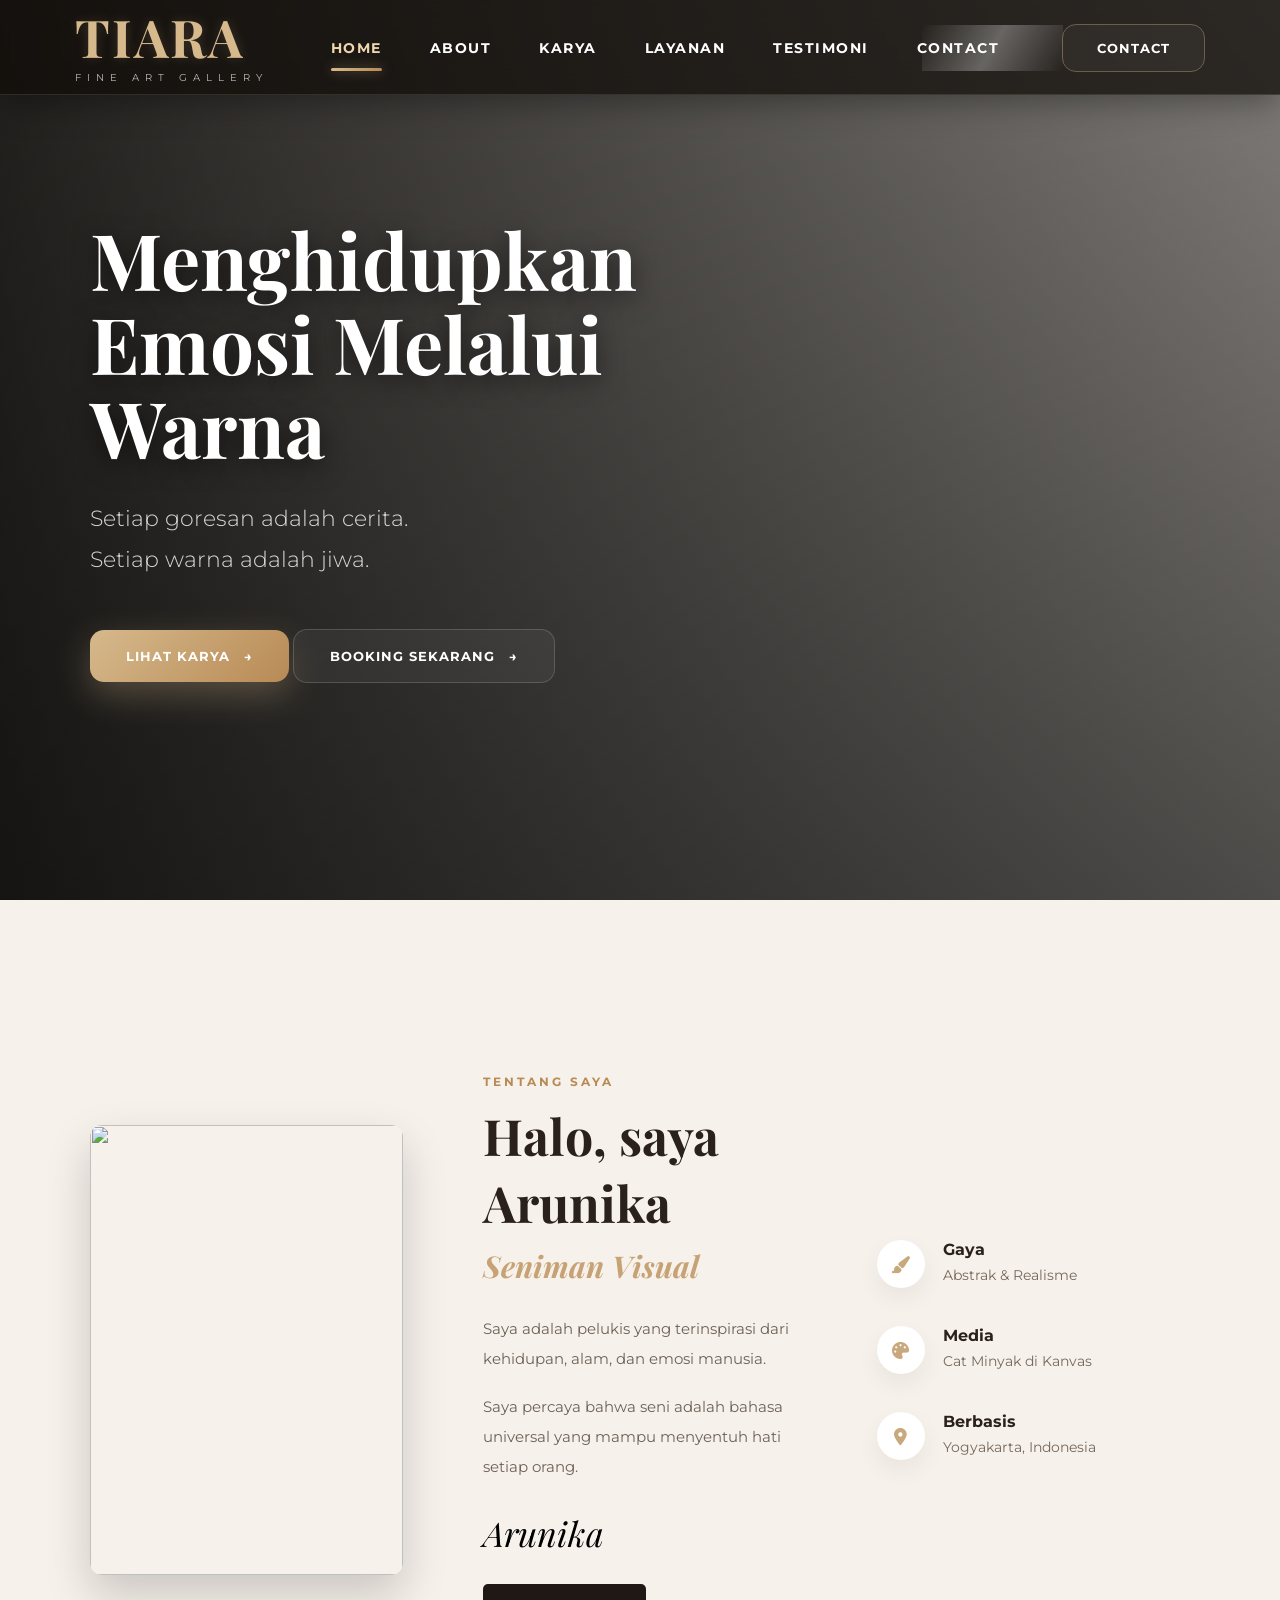
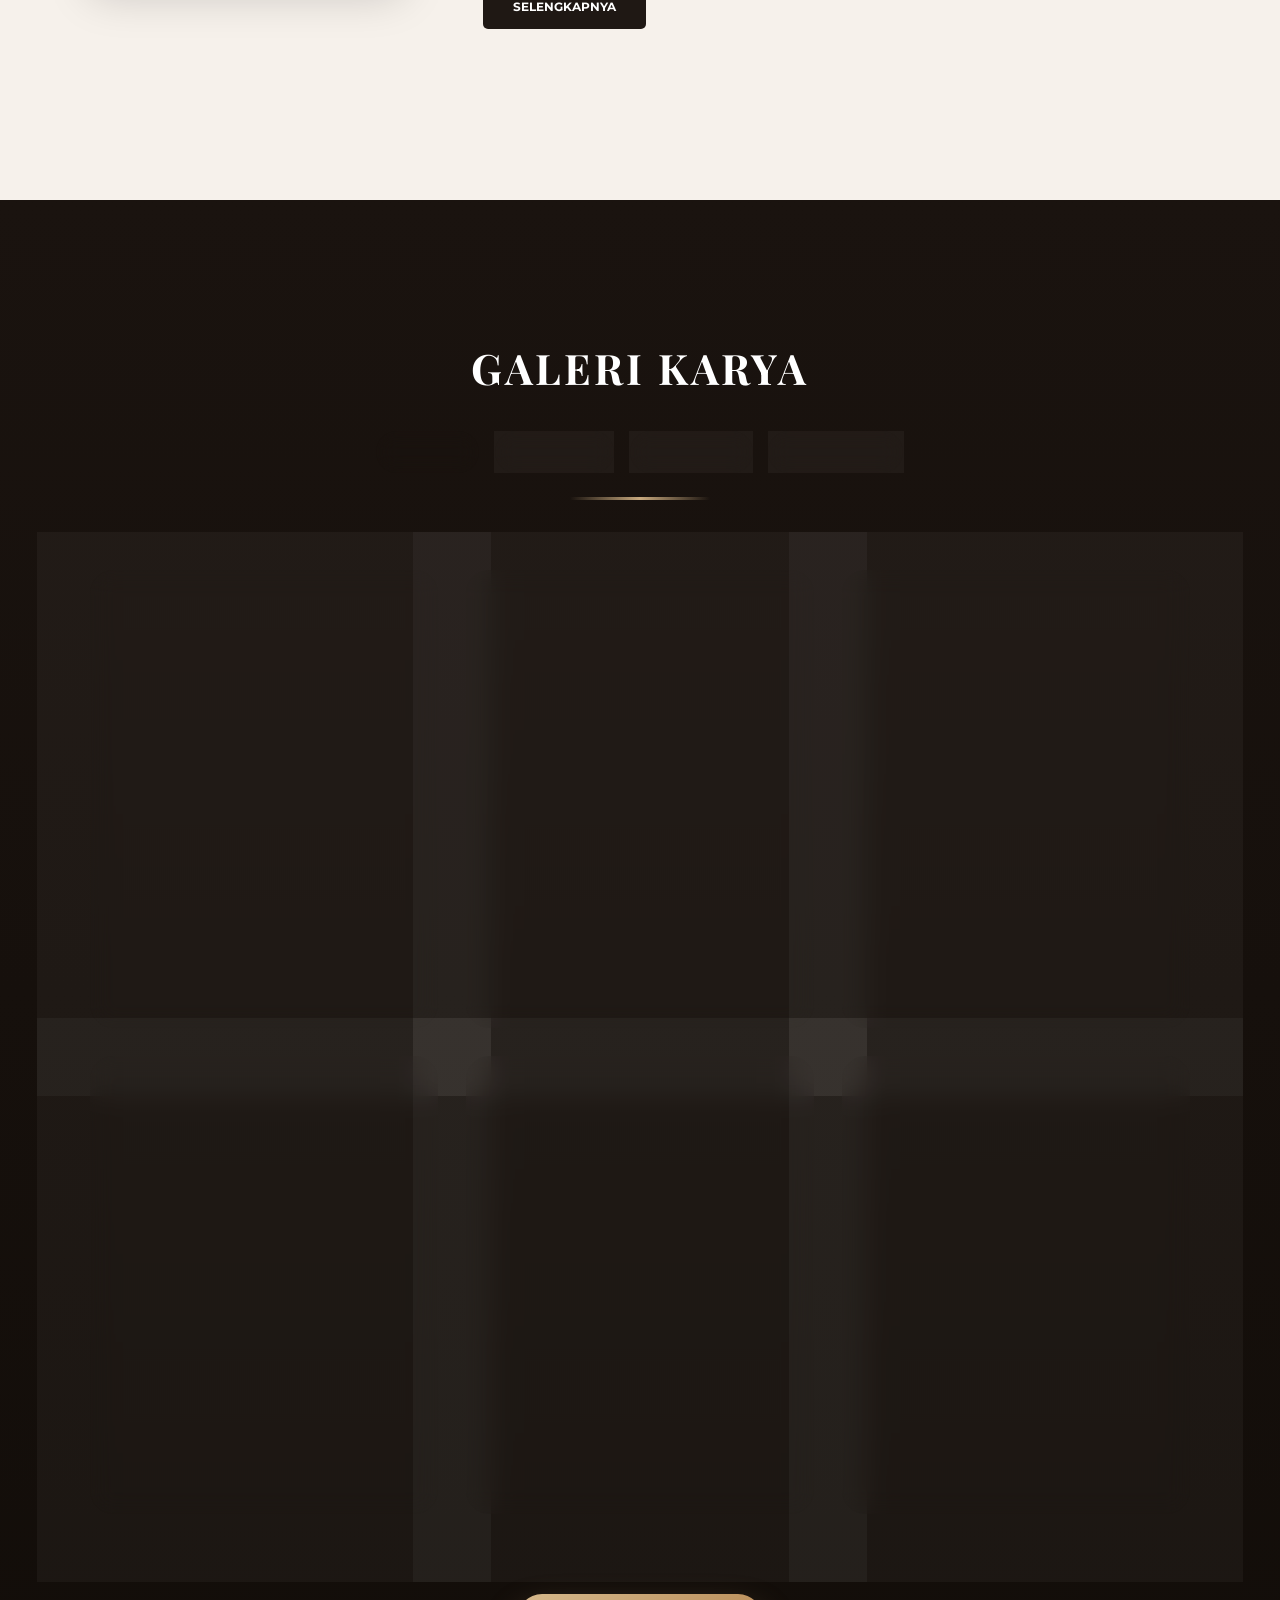
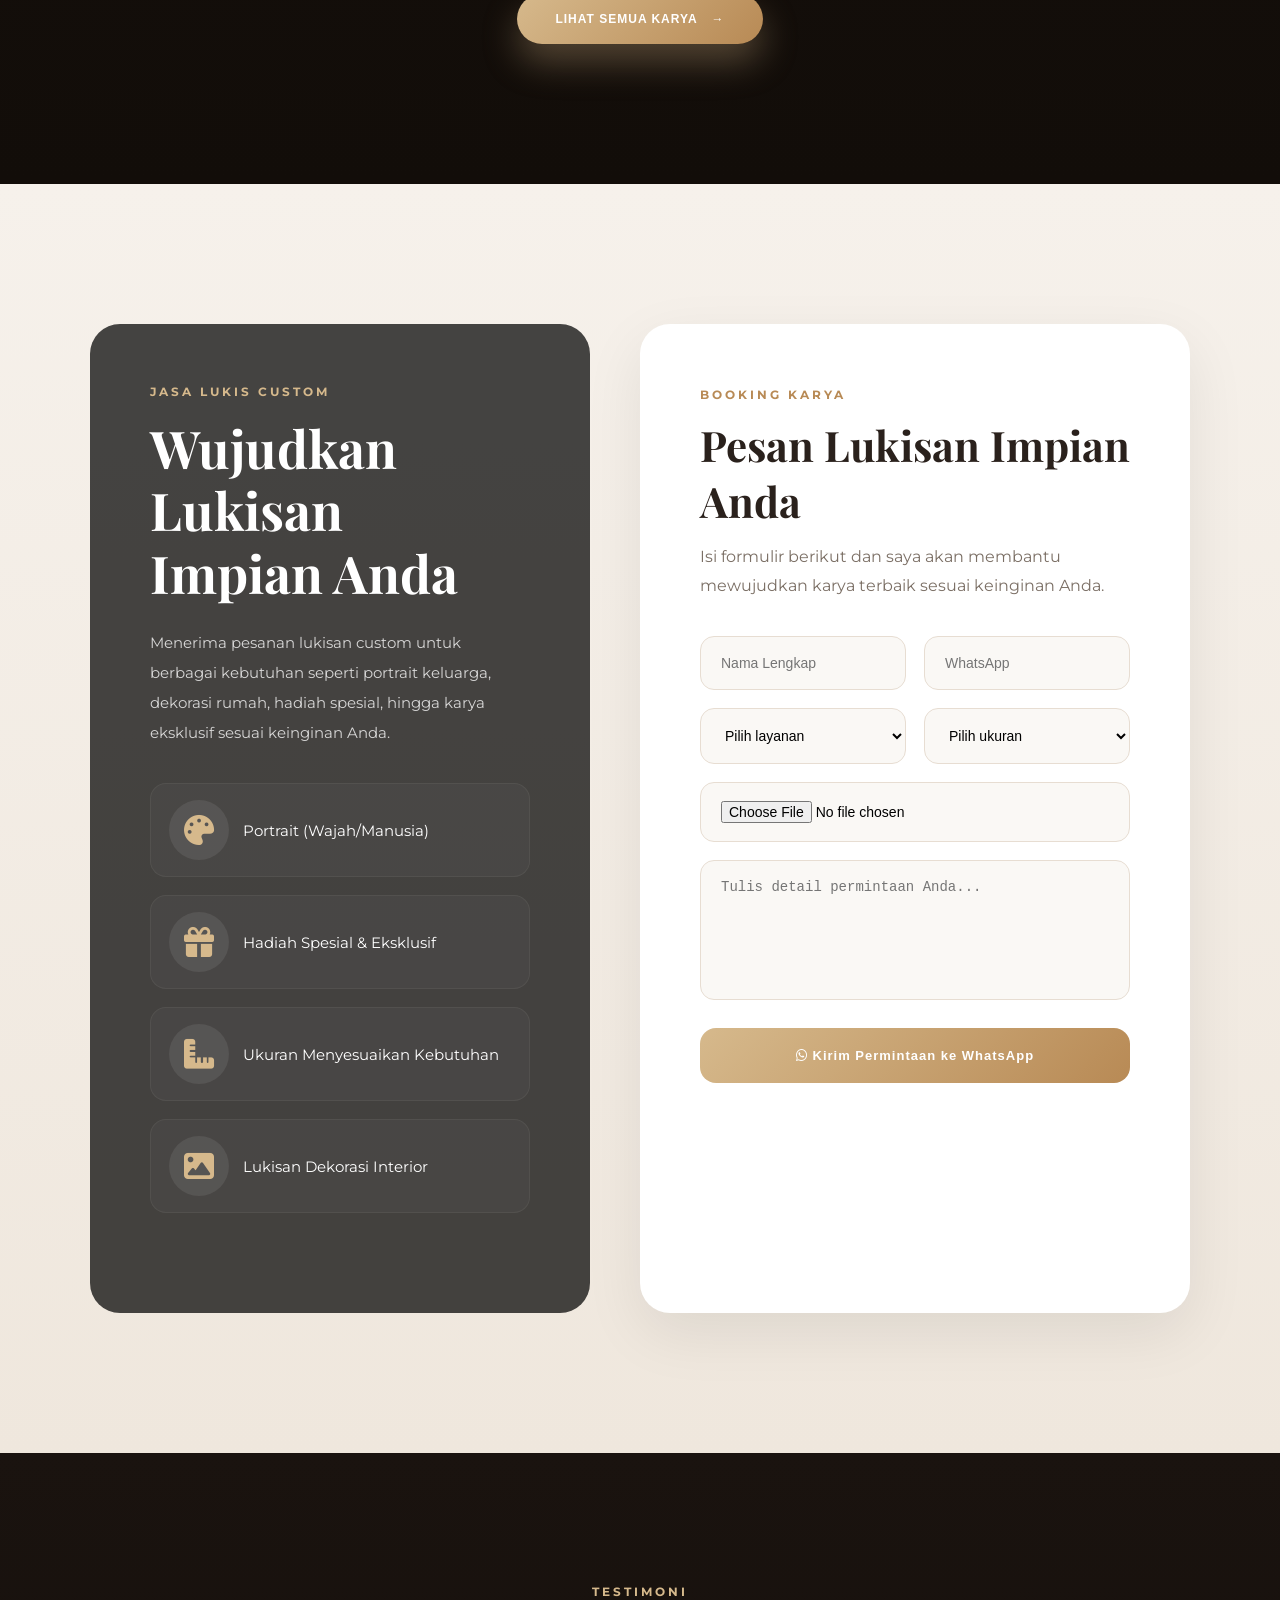
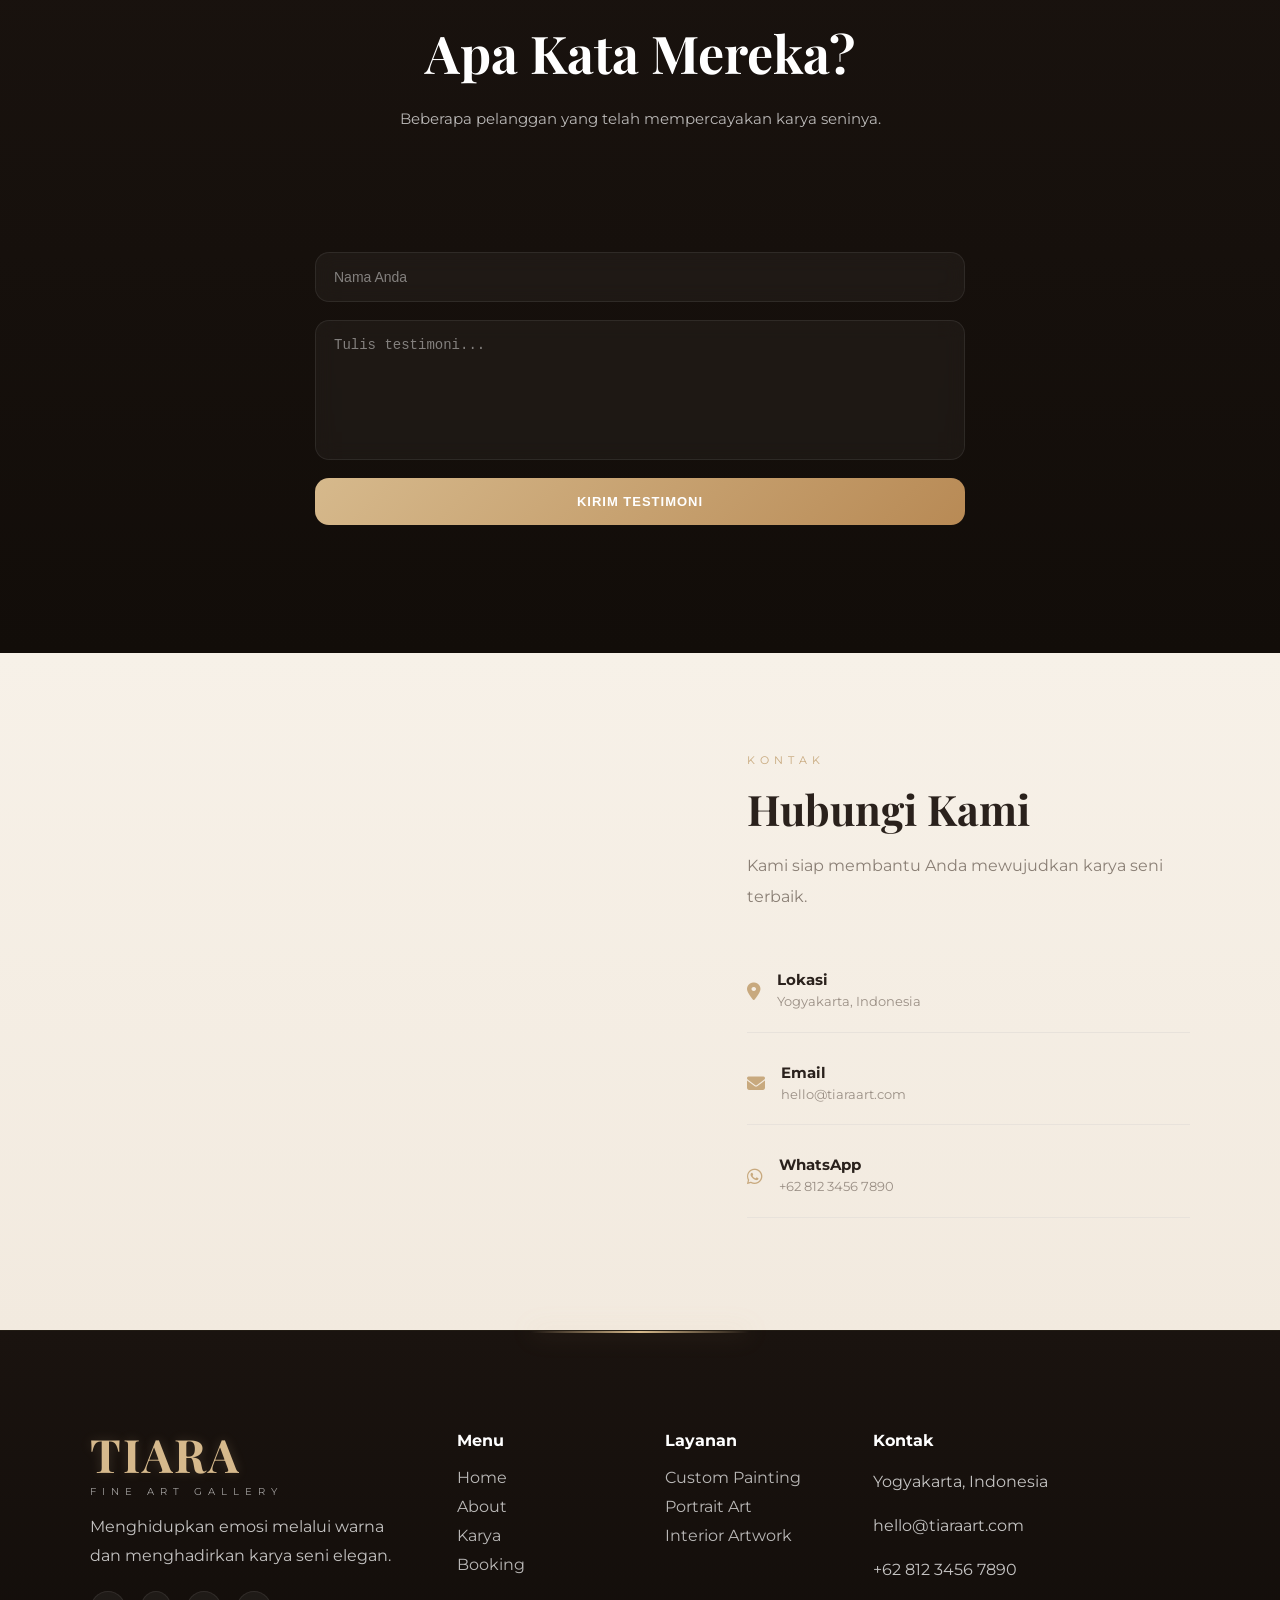
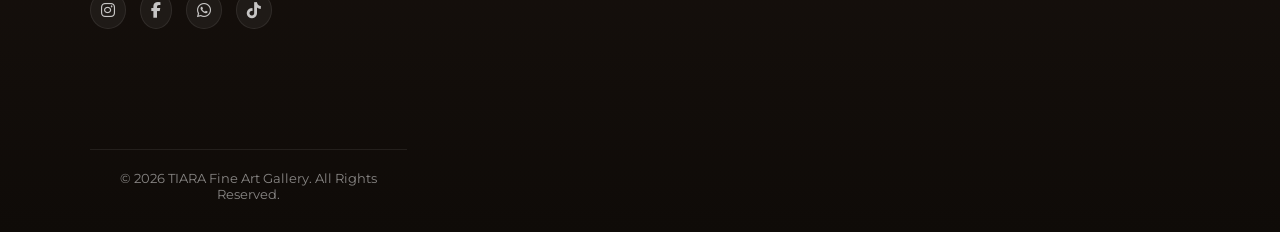
==== index.html @ ab9d07c5 "gas gas jadi" ====
<!DOCTYPE html>
<html lang="en">
<head>
    <meta charset="UTF-8">
    <meta name="viewport" content="width=device-width, initial-scale=1.0">
    <title>Document</title>
      <link href="https://fonts.googleapis.com/css2?family=Playfair+Display:wght@400;600;700&family=Poppins:wght@300;400;500&display=swap" rel="stylesheet">

  <link rel="stylesheet" href="style.css">
  <script type="module" src="script.js"></script>
</head>
<body>
    <!-- NAVBAR -->
<nav class="navbar">
  <!-- LOGO -->
  <div class="logo">
    <h1>TIARA</h1>
    <span>FINE ART GALLERY</span>
  </div>

  <!-- MENU -->
  <ul class="nav-links">
    <li><a href="#home" class="active">HOME</a></li>
    <li><a href="#about">ABOUT</a></li>
    <li><a href="#karya">KARYA</a></li>
    <li><a href="#booking">LAYANAN</a></li>
    <li><a href="#testimoni">TESTIMONI</a></li>
    <li><a href="#">CONTACT</a></li>
  </ul>

  <!-- RIGHT SIDE -->
  <div class="nav-right">

    <a href="#" class="btn-konsultasi">
      CONTACT
    </a>
  </div>
</nav>

<!-- FONT AWESOME -->
<link
  rel="stylesheet"
  href="https://cdnjs.cloudflare.com/ajax/libs/font-awesome/6.5.1/css/all.min.css"
/>
<!-- HOME -->
<section class="home" id="home">

  <!-- OVERLAY -->
  <div class="overlay"></div>

  <!-- CONTENT -->
  <div class="home-content">

    <h1>
      Menghidupkan <br>
      Emosi Melalui Warna
    </h1>

    <p>
      Setiap goresan adalah cerita. <br>
      Setiap warna adalah jiwa.
    </p>

  <a href="#karya" class="btn-home primary-btn">
    LIHAT KARYA
    <span>→</span>
  </a>

  <a href="#" class="btn-home secondary-btn">
    BOOKING SEKARANG
    <span>→</span>
  </a>
  </div>
  
</section>

 <!-- =========================
     ABOUT SECTION
========================= -->
<section class="about" id="about">

  <!-- IMAGE -->
  <div class="about-image">

    <img 
      src="https://images.unsplash.com/photo-1494790108377-be9c29b29330?q=80&w=900&auto=format&fit=crop"
      alt=""
    >

  </div>

  <!-- CONTENT -->
  <div class="about-content">

    <span class="about-subtitle">
      TENTANG SAYA
    </span>

    <h2>
      Halo, saya Arunika
    </h2>

    <h3>
      Seniman Visual
    </h3>

    <p>
      Saya adalah pelukis yang terinspirasi dari kehidupan,
      alam, dan emosi manusia.
    </p>

    <p>
      Saya percaya bahwa seni adalah bahasa universal
      yang mampu menyentuh hati setiap orang.
    </p>

    <!-- SIGNATURE -->
    <div class="signature">
      Arunika
    </div>

    <!-- BUTTON -->
    <a href="#" class="about-btn">
      SELENGKAPNYA
    </a>

  </div>

  <!-- INFO -->
  <div class="about-info">

    <!-- ITEM -->
    <div class="info-box">

      <div class="info-icon">
        <i class="fa-solid fa-paintbrush"></i>
      </div>

      <div class="info-text">
        <h4>Gaya</h4>
        <p>Abstrak & Realisme</p>
      </div>

    </div>

    <!-- ITEM -->
    <div class="info-box">

      <div class="info-icon">
        <i class="fa-solid fa-palette"></i>
      </div>

      <div class="info-text">
        <h4>Media</h4>
        <p>Cat Minyak di Kanvas</p>
      </div>

    </div>

    <!-- ITEM -->
    <div class="info-box">

      <div class="info-icon">
        <i class="fa-solid fa-location-dot"></i>
      </div>

      <div class="info-text">
        <h4>Berbasis</h4>
        <p>Yogyakarta, Indonesia</p>
      </div>

    </div>

  </div>

</section>

<!-- =========================
     GALERI KARYA
========================= -->
<section class="gallery"id="karya">

  <!-- TITLE -->
  <div class="gallery-title">

    <span>GALERI KARYA</span>

    <!-- FILTER -->
    <div class="gallery-filter">

      <button class="active" data-filter="all">
        SEMUA
      </button>

      <button data-filter="abstrak">
        ABSTRAK
      </button>

      <button data-filter="realisme">
        REALISME
      </button>

      <button data-filter="landscape">
        LANDSCAPE
      </button>

    </div>

  </div>

  <!-- GRID -->
  <div class="gallery-grid">

    <!-- CARD -->
    <div class="gallery-card" data-category="abstrak">

      <img src="https://images.unsplash.com/photo-1579783902614-a3fb3927b6a5?q=80&w=900&auto=format&fit=crop" alt="">

      <h3>Harmoni Senja</h3>

      <p>60 x 80 cm</p>

      <span>Oil on Canvas</span>

    </div>

    <!-- CARD -->
    <div class="gallery-card" data-category="abstrak">

      <img src="https://images.unsplash.com/photo-1460661419201-fd4cecdf8a8b?q=80&w=900&auto=format&fit=crop" alt="">

      <h3>Jejak Hujan</h3>

      <p>50 x 70 cm</p>

      <span>Oil on Canvas</span>

    </div>

    <!-- CARD -->
    <div class="gallery-card" data-category="landscape">

      <img src="https://images.unsplash.com/photo-1506744038136-46273834b3fb?q=80&w=900&auto=format&fit=crop" alt="">

      <h3>Mountain Whisper</h3>

      <p>70 x 90 cm</p>

      <span>Oil on Canvas</span>

    </div>

    <!-- CARD -->
    <div class="gallery-card" data-category="realisme">

      <img src="https://images.unsplash.com/photo-1515405295579-ba7b45403062?q=80&w=900&auto=format&fit=crop" alt="">

      <h3>Inner Peace</h3>

      <p>60 x 60 cm</p>

      <span>Oil on Canvas</span>

    </div>

    <!-- CARD -->
    <div class="gallery-card" data-category="abstrak">

      <img src="https://images.unsplash.com/photo-1500530855697-b586d89ba3ee?q=80&w=900&auto=format&fit=crop" alt="">

      <h3>Golden Reflection</h3>

      <p>80 x 80 cm</p>

      <span>Oil on Canvas</span>

    </div>

    <!-- CARD -->
    <div class="gallery-card" data-category="landscape">

      <img src="https://images.unsplash.com/photo-1507525428034-b723cf961d3e?q=80&w=900&auto=format&fit=crop" alt="">

      <h3>Perjalanan</h3>

      <p>50 x 70 cm</p>

      <span>Oil on Canvas</span>

    </div>

  </div>

  <!-- BUTTON -->
 <div class="gallery-button">

  <button id="showAllBtn">
    LIHAT SEMUA KARYA
    <span>→</span>
  </button>

</div>

<!-- POPUP IMAGE -->
<div class="popup-image" id="popupImage">

  <span id="closePopup">&times;</span>

  <img src="" alt="" id="popupImg">

</div>
</section>

<!-- =========================
     BOOKING SECTION
========================= -->
<section class="booking-section" id="booking">

  <div class="booking-wrapper">

    <!-- LEFT -->
    <div class="booking-info">

      <span class="booking-label">
        JASA LUKIS CUSTOM
      </span>

      <h2>
        Wujudkan Lukisan <br>
        Impian Anda
      </h2>

      <p>
        Menerima pesanan lukisan custom untuk berbagai kebutuhan 
        seperti portrait keluarga, dekorasi rumah, hadiah spesial, 
        hingga karya eksklusif sesuai keinginan Anda.
      </p>

      <!-- LIST -->
      <div class="booking-list">

       <div class="booking-item">
  <i class="fa-solid fa-palette"></i>
  <span>Portrait (Wajah/Manusia)</span>
</div>

<div class="booking-item">
  <i class="fa-solid fa-gift"></i>
  <span>Hadiah Spesial & Eksklusif</span>
</div>

<div class="booking-item">
  <i class="fa-solid fa-ruler-combined"></i>
  <span>Ukuran Menyesuaikan Kebutuhan</span>
</div>

<div class="booking-item">
  <i class="fa-solid fa-image"></i>
  <span>Lukisan Dekorasi Interior</span>
</div>

      </div>

 

    </div>

    <!-- RIGHT -->
    <div class="booking-form-area" id="booking-form">

      <span class="form-subtitle">
        BOOKING KARYA
      </span>

      <h3>
        Pesan Lukisan Impian Anda
      </h3>

      <p class="form-desc">
        Isi formulir berikut dan saya akan membantu 
        mewujudkan karya terbaik sesuai keinginan Anda.
      </p>

      <!-- FORM -->
      <form class="booking-form">

        <div class="form-group">
          <input type="text" placeholder="Nama Lengkap">
        </div>

        <div class="form-group">
          <input type="text" placeholder="WhatsApp">
        </div>

        <div class="form-group">
          <select>
            <option>Pilih layanan</option>
            <option>Portrait</option>
            <option>Dekorasi</option>
            <option>Custom Art</option>
          </select>
        </div>

        <div class="form-group">
          <select>
            <option>Pilih ukuran</option>
            <option>40x60 cm</option>
            <option>60x80 cm</option>
            <option>80x100 cm</option>
          </select>
        </div>

        <div class="form-group full">
          <input type="file" >
        </div>

        <div class="form-group full">
          <textarea placeholder="Tulis detail permintaan Anda..."></textarea>
        </div>

        <button type="submit" class="submit-btn">
          <i class="fab fa-whatsapp"></i>
            Kirim Permintaan ke WhatsApp 
          <span></span>
        </button>

      </form>

    </div>

  </div>

</section>

<!-- =========================
     TESTIMONI
========================= -->
<!-- =========================
     TESTIMONI
========================= -->
<section class="testimoni-section" id="testimoni">

  <div class="testimoni-header">
    <span>TESTIMONI</span>

    <h2>Apa Kata Mereka?</h2>

    <p>
      Beberapa pelanggan yang telah mempercayakan karya seninya.
    </p>
  </div>

  <!-- LIST TESTIMONI (dari Firebase) -->
  <div class="testimoni-wrapper" id="testimoniWrapper">
    <!-- data otomatis masuk dari JS -->
  </div>

  <!-- FORM TESTIMONI -->
  <form class="testimoni-form" id="testimoniForm">

    <input 
      type="text"
      id="nama"
      placeholder="Nama Anda"
      required
    />

    <textarea
      id="pesan"
      placeholder="Tulis testimoni..."
      required
    ></textarea>

    <button type="submit">
      KIRIM TESTIMONI
    </button>

  </form>

</section>

<section class="contact-section">

  <div class="container-contact">

    <!-- LEFT: MAP -->
    <div class="contact-map">
      <iframe 
        src="https://www.google.com/maps?q=Yogyakarta&output=embed" 
        loading="lazy">
      </iframe>
    </div>

    <!-- RIGHT: INFO -->
    <div class="contact-info">

      <span class="contact-label">KONTAK</span>
      <h2>Hubungi Kami</h2>
      <p>Kami siap membantu Anda mewujudkan karya seni terbaik.</p>

      <div class="info-box">
        <i class="fas fa-map-marker-alt"></i>
        <div>
          <h4>Lokasi</h4>
          <p>Yogyakarta, Indonesia</p>
        </div>
      </div>

      <div class="info-box">
        <i class="fas fa-envelope"></i>
        <div>
          <h4>Email</h4>
          <p>hello@tiaraart.com</p>
        </div>
      </div>

      <div class="info-box">
        <i class="fab fa-whatsapp"></i>
        <div>
          <h4>WhatsApp</h4>
          <p>+62 812 3456 7890</p>
        </div>
      </div>

    </div>

  </div>

</section>
<div class="footer">
  <div class="footer-container">

    <div class="logo">
      <h1>TIARA</h1>
      <span>FINE ART GALLERY</span>
      <p>Menghidupkan emosi melalui warna dan menghadirkan karya seni elegan.</p>

      <div class="socials">
        <i class="fab fa-instagram"></i>
        <i class="fab fa-facebook-f"></i>
        <i class="fab fa-whatsapp"></i>
        <i class="fab fa-tiktok"></i>
      </div>
    </div>

    <div>
      <h3>Menu</h3>
      <ul>
        <li>Home</li>
        <li>About</li>
        <li>Karya</li>
        <li>Booking</li>
      </ul>
    </div>

    <div>
      <h3>Layanan</h3>
      <ul>
        <li>Custom Painting</li>
        <li>Portrait Art</li>
        <li>Interior Artwork</li>
      </ul>
    </div>

    <div class="contact">
      <h3>Kontak</h3>
      <p>Yogyakarta, Indonesia</p>
      <p>hello@tiaraart.com</p>
      <p>+62 812 3456 7890</p>
  </div>

  <div class="footer-bottom">
    © 2026 TIARA Fine Art Gallery. All Rights Reserved.
  </div>
</div>

<script type="module">
  // Import the functions you need from the SDKs you need
  import { initializeApp } from "https://www.gstatic.com/firebasejs/12.13.0/firebase-app.js";
  import { getAnalytics } from "https://www.gstatic.com/firebasejs/12.13.0/firebase-analytics.js";
  // TODO: Add SDKs for Firebase products that you want to use
  // https://firebase.google.com/docs/web/setup#available-libraries

  // Your web app's Firebase configuration
  // For Firebase JS SDK v7.20.0 and later, measurementId is optional
  const firebaseConfig = {
    apiKey: "AIzaSyCxdF3SXuwkbfV6OurlL3cOe7YXQJCHvRM",
    authDomain: "portfolio-54671.firebaseapp.com",
    databaseURL: "https://portfolio-54671-default-rtdb.firebaseio.com",
    projectId: "portfolio-54671",
    storageBucket: "portfolio-54671.firebasestorage.app",
    messagingSenderId: "512462640108",
    appId: "1:512462640108:web:b80ee196e91f88c55826c9",
    measurementId: "G-L8SSTBHKCB"
  };

  // Initialize Firebase
  const app = initializeApp(firebaseConfig);
  const analytics = getAnalytics(app);
</script>

<!-- JS -->
<script src="script.js"></script>

</body>
</html>
</body>
</html>
---- style.css ----
/* =========================
   GOOGLE FONT
========================= */
@import url('https://fonts.googleapis.com/css2?family=Playfair+Display:wght@400;600;700;800&family=Montserrat:wght@300;400;500;600;700&display=swap');

/* =========================
   ROOT COLOR
========================= */
:root{
  --dark: #18120d;
  --dark-soft: #241b15;

  --gold: #d6b98c;
  --gold-light: #f0d7b0;
  --gold-dark: #b88a55;

  --white: #ffffff;
  --soft-white: rgba(255,255,255,0.75);

  --glass: rgba(255,255,255,0.06);
}

/* =========================
   RESET
========================= */
*{
  margin: 0;
  padding: 0;
  box-sizing: border-box;
}

html{
  scroll-behavior: smooth;
}

body{
  font-family: 'Montserrat', sans-serif;
  background: #f6f1eb;
  overflow-x: hidden;
}

/* =========================
   NAVBAR
========================= */
.navbar{
  width: 100%;
  height: 95px;

  position: fixed;
  top: 0;
  left: 0;
  z-index: 999;

  display: flex;
  align-items: center;
  justify-content: space-between;

  padding: 0 75px;

  background: rgba(16,12,9,0.75);

  backdrop-filter: blur(14px);

  border-bottom: 1px solid rgba(214,185,140,0.15);

  box-shadow:
    0 8px 30px rgba(0,0,0,0.35);

  transition: 0.4s;
}

/* =========================
   LOGO
========================= */
.logo h1{
  font-size: 52px;
  font-weight: 700;

  font-family: 'Playfair Display', serif;

  color: var(--gold);

  letter-spacing: 2px;

  line-height: 1;

  text-shadow:
    0 0 12px rgba(214,185,140,0.2);
}

.logo span{
  display: block;

  color: rgba(255,255,255,0.7);

  font-size: 10px;
  letter-spacing: 6px;

  margin-top: 8px;
}

/* =========================
   NAV MENU
========================= */
.nav-links{
  display: flex;
  align-items: center;
  gap: 48px;

  list-style: none;
}

.nav-links a{
  position: relative;

  text-decoration: none;

  color: white;

  font-size: 14px;
  font-weight: 700;

  letter-spacing: 1.5px;

  transition: 0.4s;
}

/* HOVER */
.nav-links a:hover{
  color: var(--gold-light);

  text-shadow:
    0 0 10px rgba(214,185,140,0.35);
}

/* ACTIVE */
.nav-links a.active{
  color: var(--gold-light);
}

.nav-links a.active::after{
  content: "";

  position: absolute;
  left: 0;
  bottom: -14px;

  width: 100%;
  height: 3px;

  border-radius: 50px;

  background:
    linear-gradient(
      to right,
      var(--gold),
      var(--gold-dark)
    );

  box-shadow:
    0 0 12px rgba(214,185,140,0.5);
}

/* HOVER LINE */
.nav-links a::before{
  content: "";

  position: absolute;
  left: 0;
  bottom: -14px;

  width: 0%;
  height: 2px;

  background: var(--gold);

  transition: 0.4s;
}

.nav-links a:hover::before{
  width: 100%;
}

/* =========================
   CONTACT BUTTON
========================= */
.btn-konsultasi{
  position: relative;

  overflow: hidden;

  text-decoration: none;

  color: white;

  padding: 15px 34px;

  border-radius: 14px;

  border: 1px solid rgba(214,185,140,0.35);

  background: rgba(255,255,255,0.04);

  backdrop-filter: blur(8px);

  font-size: 13px;
  font-weight: 700;

  letter-spacing: 1px;

  transition: 0.4s;
}

/* BUTTON SHINE */
.btn-konsultasi::before{
  content: "";

  position: absolute;
  top: 0;
  left: -100%;

  width: 100%;
  height: 100%;

  background:
    linear-gradient(
      120deg,
      transparent,
      rgba(255,255,255,0.3),
      transparent
    );

  transition: 0.8s;
}

.btn-konsultasi:hover::before{
  left: 100%;
}

/* BUTTON HOVER */
.btn-konsultasi:hover{
  background:
    linear-gradient(
      135deg,
      var(--gold),
      var(--gold-dark)
    );

  color: #1a120e;

  transform: translateY(-3px);

  box-shadow:
    0 10px 30px rgba(214,185,140,0.3);
}

/* =========================
   HOME
========================= */
.home{
  width: 100%;
  height: 100vh;

  position: relative;

  background:
    linear-gradient(
      to right,
      rgba(10,8,6,0.88),
      rgba(10,8,6,0.45)
    ),
    url('https://images.unsplash.com/photo-1579783902614-a3fb3927b6a5?q=80&w=1600&auto=format&fit=crop');

  background-size: cover;
  background-position: center;

  display: flex;
  align-items: center;

  padding: 0 90px;
}

/* OVERLAY */
.overlay{
  position: absolute;
  inset: 0;

  background:
    linear-gradient(
      to top,
      rgba(0,0,0,0.45),
      rgba(0,0,0,0.08)
    );
}

/* =========================
   CONTENT
========================= */
.home-content{
  position: relative;
  z-index: 2;

  max-width: 720px;
}

/* TITLE */
.home-content h1{
  font-size: 78px;
  line-height: 1.08;

  color: white;

  margin-bottom: 28px;

  font-family: 'Playfair Display', serif;
  font-weight: 700;

  text-shadow:
    0 6px 25px rgba(0,0,0,0.55);
}

/* TEXT */
.home-content p{
  color: rgba(255,255,255,0.82);

  font-size: 22px;
  line-height: 1.9;

  max-width: 580px;

  margin-bottom: 48px;

  font-weight: 300;
}

/* =========================
   BUTTON AREA
========================= */
.home-buttons{
  display: flex;
  align-items: center;
  gap: 18px;
}

/* BUTTON */
.btn-home{
  position: relative;

  overflow: hidden;

  display: inline-flex;
  align-items: center;
  gap: 14px;

  text-decoration: none;

  padding: 18px 36px;

  border-radius: 14px;

  font-size: 13px;
  font-weight: 700;

  letter-spacing: 1px;

  transition: 0.4s;
}

/* SHINE EFFECT */
.btn-home::before{
  content: "";

  position: absolute;
  top: 0;
  left: -100%;

  width: 100%;
  height: 100%;

  background:
    linear-gradient(
      120deg,
      transparent,
      rgba(255,255,255,0.25),
      transparent
    );

  transition: 0.8s;
}

.btn-home:hover::before{
  left: 100%;
}

/* PRIMARY BUTTON */
.primary-btn{
  background:
    linear-gradient(
      135deg,
      var(--gold),
      var(--gold-dark)
    );

  color: white;

  box-shadow:
    0 12px 35px rgba(214,185,140,0.3);
}

.primary-btn:hover{
  transform: translateY(-4px) scale(1.02);

  background:
    linear-gradient(
      135deg,
      #ebd0a5,
      #c89b5f
    );
}

/* SECONDARY BUTTON */
.secondary-btn{
  background: rgba(255,255,255,0.05);

  border: 1px solid rgba(255,255,255,0.16);

  backdrop-filter: blur(10px);

  color: white;
}

.secondary-btn:hover{
  background: rgba(214,185,140,0.14);

  border-color: var(--gold);

  transform: translateY(-4px);
}

/* =========================
   RESPONSIVE
========================= */
@media(max-width:1100px){

  .navbar{
    padding: 0 35px;
  }

  .nav-links{
    gap: 28px;
  }

  .home{
    padding: 0 40px;
  }

  .home-content h1{
    font-size: 58px;
  }

}

@media(max-width:900px){

  .nav-links{
    display: none;
  }

  .home-content h1{
    font-size: 48px;
  }

  .home-content p{
    font-size: 18px;
  }

}

@media(max-width:600px){

  .home{
    padding: 0 25px;
  }

  .home-content h1{
    font-size: 38px;
  }

  .home-content p{
    font-size: 16px;
    line-height: 1.7;
  }

  .home-buttons{
    flex-direction: column;
    align-items: flex-start;
    width: 100%;
  }

  .btn-home{
    width: 100%;
    justify-content: center;
  }

}
/* =========================
   ABOUT
========================= */
.about{
  width: 100%;
  min-height: 100vh;

  background: #f6f1eb;

  padding: 140px 90px;

  display: flex;
  justify-content: center;
  align-items: center;
  gap: 80px;

  position: relative;
  z-index: 2;
}

/* =========================
   IMAGE
========================= */
.about-image{
  display: flex;
  justify-content: center;
  align-items: center;

  flex: 1;

  transition: 0.5s ease;
}

/* FOTO */
.about-image img{
  width: 100%;
  max-width: 340px;
  height: 450px;

  object-fit: cover;

  border-radius: 12px;

  transition: 0.5s ease;

  box-shadow:
    0 20px 45px rgba(0,0,0,0.18);
}

/* =========================
   HOVER EFFECT
========================= */
.about-image:hover img{

  /* FOTO NAIK */
  transform: translateY(-12px) scale(1.03);

  /* SHADOW */
  box-shadow:
    0 35px 70px rgba(0,0,0,0.28),
    0 0 25px rgba(214,185,140,0.35);

  /* SEDIKIT CERAH */
  filter: brightness(1.05);
}

/* =========================
   CONTENT
========================= */
.about-content{
  flex: 1;
  max-width: 550px;
}

.about-subtitle{
  color: #b88a55;

  font-size: 12px;
  font-weight: 700;

  letter-spacing: 3px;
}

.about-content h2{
  font-size: 50px;

  color: #2a211c;

  margin-top: 12px;

  font-family: 'Playfair Display', serif;
}

.about-content h3{
  color: #c7a274;

  font-size: 30px;

  margin: 10px 0 28px;

  font-family: 'Playfair Display', serif;

  font-style: italic;
}

.about-content p{
  color: #6d6258;

  font-size: 15px;

  line-height: 2;

  margin-bottom: 18px;
}

/* =========================
   SIGNATURE
========================= */
.signature{
  font-size: 34px;

  margin: 28px 0;

  font-family: 'Playfair Display', serif;

  font-style: italic;
}

/* =========================
   BUTTON
========================= */
.about-btn{
  display: inline-block;

  background: #1f1814;
  color: white;

  text-decoration: none;

  padding: 15px 30px;

  font-size: 12px;
  font-weight: 700;

  border-radius: 5px;

  transition: 0.4s;
}

/* BUTTON HOVER */
.about-btn:hover{
  background: #c8a97e;

  transform: translateY(-3px);

  box-shadow:
    0 12px 25px rgba(200,169,126,0.35);
}

/* =========================
   INFO
========================= */
.about-info{
  display: flex;
  flex-direction: column;
  gap: 38px;

  flex: 1;
}

/* BOX */
.info-box{
  display: flex;
  gap: 18px;

  transition: 0.4s ease;
}

/* HOVER BOX */
.info-box:hover{
  transform: translateX(8px);
}

/* ICON */
.info-icon{
  min-width: 48px;
  height: 48px;

  border-radius: 50%;

  background: white;

  display: flex;
  align-items: center;
  justify-content: center;

  transition: 0.4s ease;

  box-shadow:
    0 10px 25px rgba(0,0,0,0.06);
}

/* ICON HOVER */
.info-box:hover .info-icon{
  background: #c8a97e;
}

.info-box:hover .info-icon i{
  color: white;
}

/* ICON */
.info-icon i{
  color: #c8a97e;

  font-size: 17px;

  transition: 0.4s;
}

/* TEXT */
.info-text h4{
  color: #2a211c;

  margin-bottom: 5px;
}

.info-text p{
  color: #76695d;

  font-size: 14px;

  line-height: 1.7;
}

/* =========================
   RESPONSIVE
========================= */
@media(max-width:1100px){

  .about{
    flex-direction: column;
    text-align: center;
  }

  .about-info{
    align-items: center;
  }

}

@media(max-width:600px){

  .about{
    padding: 100px 25px;
  }

  .about-content h2{
    font-size: 38px;
  }

  .about-content h3{
    font-size: 24px;
  }

  .about-image img{
    height: 380px;
  }

}

/* =========================
   GALLERY DARK VERSION
========================= */
.gallery{
  width: 100%;
  padding: 140px 90px;

  background:
    linear-gradient(
      to bottom,
      #1a130f,
      #120d09
    );

  position: relative;
  overflow: hidden;
}

/* =========================
   TITLE
========================= */
.gallery-title{
  text-align: center;
  margin-bottom: 70px;
}

.gallery-title span{
  font-size: 42px;

  font-family: 'Playfair Display', serif;

  color: #ffffff;

  letter-spacing: 3px;
  font-weight: 700;
}

/* GARIS */
.gallery-title::after{
  content: "";

  width: 140px;
  height: 3px;

  display: block;

  margin: 24px auto 0;

  background: linear-gradient(
    to right,
    transparent,
    #c8a97e,
    transparent
  );
}

/* =========================
   FILTER
========================= */
.gallery-filter{
  display: flex;
  justify-content: center;
  flex-wrap: wrap;

  gap: 16px;

  margin-top: 35px;
}

/* BUTTON */
.gallery-filter button{
  padding: 14px 28px;

  border: 1px solid rgba(255,255,255,0.08);

  border-radius: 50px;

  background: rgba(255,255,255,0.04);

  backdrop-filter: blur(10px);

  color: white;

  cursor: pointer;

  font-size: 11px;
  font-weight: 700;

  letter-spacing: 1px;

  transition: 0.4s ease;
}

/* ACTIVE */
.gallery-filter button.active{
  background: linear-gradient(
    135deg,
    #d6b98c,
    #b88a55
  );

  border-color: transparent;

  box-shadow:
    0 12px 30px rgba(200,169,126,0.35);
}

/* HOVER */
.gallery-filter button:hover{
  transform: translateY(-3px);

  background: linear-gradient(
    135deg,
    #d6b98c,
    #b88a55
  );
}

/* =========================
   GRID
========================= */
.gallery-grid{
  display: grid;
  grid-template-columns: repeat(3, 1fr);

  gap: 28px;
}

/* =========================
   CARD
========================= */
.gallery-card{
  background: rgba(255,255,255,0.04);

  border: 1px solid rgba(255,255,255,0.05);

  border-radius: 24px;

  overflow: hidden;

  transition: 0.5s ease;

  backdrop-filter: blur(12px);

  box-shadow:
    0 15px 35px rgba(0,0,0,0.25);
}

/* HOVER */
.gallery-card:hover{
  transform: translateY(-12px);

  box-shadow:
    0 25px 60px rgba(0,0,0,0.45);
}

/* IMAGE */
.gallery-card img{
  width: 100%;
  height: 320px;

  object-fit: cover;

  transition: 0.6s ease;
}

/* IMAGE HOVER */
.gallery-card:hover img{
  transform: scale(1.06);
}

/* TITLE */
.gallery-card h3{
  font-size: 24px;

  color: white;

  margin-top: 24px;
  margin-bottom: 8px;

  padding: 0 24px;

  font-family: 'Playfair Display', serif;
}

/* SIZE */
.gallery-card p{
  color: rgba(255,255,255,0.7);

  font-size: 14px;

  padding: 0 24px;

  margin-bottom: 8px;
}

/* TYPE */
.gallery-card span{
  display: block;

  color: #d6b98c;

  font-size: 13px;
  font-weight: 700;

  padding: 0 24px 26px;
}

/* =========================
   BUTTON
========================= */
.gallery-button{
  display: flex;
  justify-content: center;

  margin-top: 80px;
}

.gallery-button button{
  position: relative;

  overflow: hidden;

  display: inline-flex;
  align-items: center;
  gap: 14px;

  padding: 18px 38px;

  border: none;

  border-radius: 50px;

  background: linear-gradient(
    135deg,
    #d6b98c,
    #b88a55
  );

  color: white;

  cursor: pointer;

  font-size: 12px;
  font-weight: 700;

  letter-spacing: 1px;

  transition: 0.5s ease;

  box-shadow:
    0 18px 35px rgba(200,169,126,0.35);
}

/* HOVER */
.gallery-button button:hover{
  transform: translateY(-5px) scale(1.03);
}

/* =========================
   HIDE
========================= */
.gallery-card.hide{
  display: none;
}

/* =========================
   RESPONSIVE
========================= */
@media(max-width:1200px){

  .gallery-grid{
    grid-template-columns: repeat(2, 1fr);
  }

}

@media(max-width:800px){

  .gallery{
    padding: 100px 25px;
  }

  .gallery-grid{
    grid-template-columns: 1fr;
  }

  .gallery-title span{
    font-size: 32px;
  }

}
/* =========================
   POPUP IMAGE
========================= */
.popup-image{
  position: fixed;
  inset: 0;

  background: rgba(0,0,0,0.92);

  display: none;
  justify-content: center;
  align-items: center;

  z-index: 9999;

  padding: 30px;
}

/* ACTIVE */
.popup-image.show{
  display: flex;
}

/* IMAGE */
.popup-image img{
  max-width: 90%;
  max-height: 90vh;

  border-radius: 14px;

  box-shadow:
    0 20px 60px rgba(0,0,0,0.5);

  animation: zoomIn 0.4s ease;
}

/* CLOSE */
.popup-image span{
  position: absolute;
  top: 25px;
  right: 40px;

  color: white;

  font-size: 55px;

  cursor: pointer;

  transition: 0.3s;
}

/* HOVER */
.popup-image span:hover{
  transform: scale(1.1);
  color: #d6b98c;
}

/* ANIMATION */
@keyframes zoomIn{
  from{
    transform: scale(0.8);
    opacity: 0;
  }

  to{
    transform: scale(1);
    opacity: 1;
  }
}
/* =========================
   BOOKING SECTION
========================= */
.booking-section{
  padding: 140px 90px;
  background:
    linear-gradient(
      to bottom,
      #f6f1eb,
      #efe7dd
    );
}

/* WRAPPER */
.booking-wrapper{
  display: grid;
  grid-template-columns: 1fr 1.1fr;
  gap: 50px;

  align-items: stretch;
}

/* =========================
   LEFT SIDE
========================= */
.booking-info{
  position: relative;

  padding: 60px;

  border-radius: 30px;

  overflow: hidden;

  background:
    linear-gradient(
      rgba(0,0,0,0.72),
      rgba(0,0,0,0.72)
    ),
    url("https://images.unsplash.com/photo-1513364776144-60967b0f800f?q=80&w=1200&auto=format&fit=crop");

  background-size: cover;
  background-position: center;

  color: white;

  display: flex;
  flex-direction: column;
  justify-content: center;

  min-height: 620px;
}

/* LABEL */
.booking-label{
  color: #d6b98c;

  font-size: 12px;
  font-weight: 700;

  letter-spacing: 3px;

  margin-bottom: 18px;
}

/* TITLE */
.booking-info h2{
  font-size: 52px;
  line-height: 1.2;

  margin-bottom: 24px;

  font-family: 'Playfair Display', serif;
}

/* TEXT */
.booking-info p{
  color: rgba(255,255,255,0.78);

  line-height: 2;

  font-size: 15px;

  margin-bottom: 35px;

  max-width: 500px;
}

/* LIST */
.booking-list{
  display: flex;
  flex-direction: column;
  gap: 18px;

  margin-bottom: 40px;
}

/* ITEM */
.booking-item{
  display: flex;
  align-items: center;
  gap: 14px;

  font-size: 15px;
}

/* ICON */
.booking-item i{
  width: 60px;
  height: 60px;

  border-radius: 50%;

  background: rgba(255,255,255,0.08);

  display: flex;
  align-items: center;
  justify-content: center;

  color: #d6b98c;

  font-size: 30px;
}

/* BUTTON */
.booking-btn{
  width: fit-content;

  display: inline-flex;
  align-items: center;
  gap: 14px;

  text-decoration: none;

  background:
    linear-gradient(
      135deg,
      #d6b98c,
      #b88a55
    );

  color: white;

  padding: 16px 30px;

  border-radius: 12px;

  font-size: 13px;
  font-weight: 700;

  letter-spacing: 1px;

  transition: 0.4s;
}

.booking-btn:hover{
  transform: translateY(-4px);

  box-shadow:
    0 15px 35px rgba(214,185,140,0.3);
}

/* =========================
   RIGHT SIDE
========================= */
.booking-form-area{
  background: white;

  border-radius: 30px;

  padding: 60px;

  box-shadow:
    0 20px 60px rgba(0,0,0,0.08);
}

/* SUBTITLE */
.form-subtitle{
  color: #b88a55;

  font-size: 12px;
  font-weight: 700;

  letter-spacing: 3px;
}

/* TITLE */
.booking-form-area h3{
  font-size: 42px;

  margin-top: 14px;
  margin-bottom: 14px;

  color: #2a211c;

  font-family: 'Playfair Display', serif;
}

/* DESC */
.form-desc{
  color: #7b6f65;

  line-height: 1.8;

  margin-bottom: 35px;
}

/* FORM */
.booking-form{
  display: grid;
  grid-template-columns: repeat(2,1fr);
  gap: 18px;
}

/* GROUP */
.form-group{
  display: flex;
  flex-direction: column;
}

/* FULL */
.form-group.full{
  grid-column: span 2;
}

/* INPUT */
.booking-form input,
.booking-form select,
.booking-form textarea{
  width: 100%;

  padding: 18px 20px;

  border-radius: 14px;

  border: 1px solid #e7ddd2;

  background: #faf8f5;

  font-size: 14px;

  outline: none;

  transition: 0.3s;
}

/* TEXTAREA */
.booking-form textarea{
  height: 140px;

  resize: none;
}

/* FOCUS */
.booking-form input:focus,
.booking-form select:focus,
.booking-form textarea:focus{
  border-color: #c8a97e;

  background: white;

  box-shadow:
    0 0 0 4px rgba(200,169,126,0.12);
}

/* BUTTON */
.submit-btn{
  grid-column: span 2;

  border: none;

  padding: 20px;

  border-radius: 16px;

  background:
    linear-gradient(
      135deg,
      #d6b98c,
      #b88a55
    );

  color: white;

  font-size: 13px;
  font-weight: 700;

  letter-spacing: 1px;

  cursor: pointer;

  transition: 0.4s;

  margin-top: 10px;
}

/* HOVER */
.submit-btn:hover{
  transform: translateY(-4px);

  box-shadow:
    0 18px 35px rgba(200,169,126,0.3);
}

/* =========================
   RESPONSIVE
========================= */
@media(max-width:1100px){

  .booking-wrapper{
    grid-template-columns: 1fr;
  }

}

@media(max-width:700px){

  .booking-section{
    padding: 100px 20px;
  }

  .booking-info,
  .booking-form-area{
    padding: 35px 25px;
  }

  .booking-info h2{
    font-size: 38px;
  }

  .booking-form-area h3{
    font-size: 32px;
  }

  .booking-form{
    grid-template-columns: 1fr;
  }

  .form-group.full,
  .submit-btn{
    grid-column: span 1;
  }

}
/* =========================
   HOVER BOOKING ITEM
========================= */
.booking-item{
  position: relative;

  padding: 16px 18px;

  border-radius: 16px;

  background: rgba(255,255,255,0.03);

  border: 1px solid rgba(255,255,255,0.05);

  transition: 0.4s ease;

  overflow: hidden;
}

/* GLOW EFFECT */
.booking-item::before{
  content: "";

  position: absolute;
  inset: 0;

  background:
    linear-gradient(
      135deg,
      rgba(214,185,140,0.12),
      transparent
    );

  opacity: 0;

  transition: 0.4s;
}

/* HOVER */
.booking-item:hover{
  transform: translateX(10px) scale(1.02);

  border-color: rgba(214,185,140,0.3);

  background: rgba(255,255,255,0.06);

  box-shadow:
    0 15px 35px rgba(0,0,0,0.25);
}

/* SHOW GLOW */
.booking-item:hover::before{
  opacity: 1;
}

/* ICON HOVER */
.booking-item:hover i{
  background:
    linear-gradient(
      135deg,
      #d6b98c,
      #b88a55
    );

  color: white;

  transform: rotate(8deg) scale(1.08);

  box-shadow:
    0 10px 25px rgba(214,185,140,0.35);
}

/* TEXT HOVER */
.booking-item:hover span{
  color: #f0d7b0;
}

/* ICON ANIMATION */
.booking-item i{
  transition: 0.4s ease;
}

/* TEXT */
.booking-item span{
  transition: 0.4s ease;
} 

/* =========================
   TESTIMONI SECTION
========================= */
/* =========================
   TESTIMONI SECTION
========================= */
.testimoni-section{
  padding: clamp(80px, 10vw, 140px) clamp(20px, 6vw, 90px);

  background: linear-gradient(to bottom, #1a130f, #120d09);

  position: relative;
  overflow: hidden;
}

/* HEADER */
.testimoni-header{
  text-align: center;
  margin-bottom: clamp(40px, 6vw, 60px);
}

.testimoni-header span{
  color: #d6b98c;
  font-size: 12px;
  font-weight: 700;
  letter-spacing: 3px;
}

.testimoni-header h2{
  font-size: clamp(32px, 5vw, 52px);
  margin: 18px 0;
  color: white;
  font-family: 'Playfair Display', serif;
}

.testimoni-header p{
  color: rgba(255,255,255,0.7);
  max-width: 650px;
  margin: auto;
  line-height: 1.8;
  font-size: clamp(13px, 2vw, 15px);
}

/* WRAPPER */
.testimoni-wrapper{
  display: grid;
  grid-template-columns: repeat(auto-fit, minmax(260px, 1fr));
  gap: clamp(16px, 3vw, 28px);
  margin-bottom: 60px;
}

/* =========================
   CARD
========================= */
.testimoni-card{
  background: rgba(255,255,255,0.04);
  border: 1px solid rgba(255,255,255,0.05);

  border-radius: 24px;
  padding: clamp(20px, 3vw, 35px);

  backdrop-filter: blur(12px);

  transition: all 0.35s ease;

  box-shadow: 0 15px 35px rgba(0,0,0,0.25);

  position: relative;
  overflow: hidden;
}

/* OVERLAY */
.testimoni-card::before{
  content: "";
  position: absolute;
  inset: 0;

  background: linear-gradient(
    135deg,
    rgba(214,185,140,0.95),
    rgba(184,138,85,0.95)
  );

  opacity: 0;
  transition: 0.35s ease;
  z-index: 0;
}

/* CONTENT */
.testimoni-card *{
  position: relative;
  z-index: 2;
}

/* HOVER (disable di mobile nanti) */
.testimoni-card:hover{
  transform: translateY(-8px) scale(1.01);
  box-shadow: 0 25px 60px rgba(200,169,126,0.35);
  border-color: transparent;
}

.testimoni-card:hover::before{
  opacity: 1;
}

/* TEXT */
.testimoni-card p{
  color: rgba(255,255,255,0.75);
  line-height: 1.8;
  font-size: clamp(13px, 2vw, 15px);
  margin-bottom: 24px;
}

/* USER */
.testimoni-user{
  border-top: 1px solid rgba(255,255,255,0.08);
  padding-top: 18px;
}

.testimoni-user h4{
  color: white;
  font-size: clamp(14px, 2vw, 17px);
  margin-bottom: 4px;
}

.testimoni-user span{
  color: #d6b98c;
  font-size: 12px;
}

/* HOVER TEXT */
.testimoni-card:hover p,
.testimoni-card:hover h4,
.testimoni-card:hover span{
  color: #fff;
}

.testimoni-card:hover .testimoni-user{
  border-color: rgba(255,255,255,0.3);
}

/* =========================
   FORM
========================= */
.testimoni-form{
  max-width: 650px;
  margin: auto;

  display: flex;
  flex-direction: column;
  gap: 18px;
}

.testimoni-form input,
.testimoni-form textarea{
  width: 100%;
  padding: 16px 18px;

  border-radius: 14px;

  border: 1px solid rgba(255,255,255,0.08);

  background: rgba(255,255,255,0.04);

  backdrop-filter: blur(10px);

  color: white;

  font-size: 14px;

  outline: none;

  transition: 0.3s;
}

.testimoni-form textarea{
  min-height: 140px;
  resize: none;
}

.testimoni-form input::placeholder,
.testimoni-form textarea::placeholder{
  color: rgba(255,255,255,0.45);
}

.testimoni-form input:focus,
.testimoni-form textarea:focus{
  border-color: #c8a97e;
  box-shadow: 0 0 0 3px rgba(200,169,126,0.12);
}

/* BUTTON */
.testimoni-form button{
  border: none;

  padding: 16px;

  border-radius: 14px;

  background: linear-gradient(135deg,#d6b98c,#b88a55);

  color: white;

  font-size: 13px;
  font-weight: 700;
  letter-spacing: 1px;

  cursor: pointer;

  transition: 0.3s;
}

.testimoni-form button:hover{
  transform: translateY(-3px);
  box-shadow: 0 15px 30px rgba(200,169,126,0.28);
}

/* =========================
   MOBILE OPTIMIZATION
========================= */
@media (max-width: 768px){

  /* hilangkan hover berat di mobile */
  .testimoni-card:hover{
    transform: none;
    box-shadow: 0 15px 35px rgba(0,0,0,0.25);
  }

  .testimoni-card::before{
    display: none;
  }

}

/* extra small device */
@media (max-width: 480px){
  .testimoni-header h2{
    font-size: 28px;
  }
}
/* =========================
   CONTACT - ELEGANT MINIMAL
========================= */
.contact-section {
  padding: 100px 20px;

  /* cream elegant */
  background: linear-gradient(
    to bottom,
    #f7f1e8,
    #f2eadf
  );

  color: #2a211c;
}

/* LAYOUT */
.container-contact {
  max-width: 1100px;
  margin: auto;

  display: grid;
  grid-template-columns: 1.3fr 1fr;
  gap: 80px;
}

/* =========================
   MAP (BERSIH BANGET)
========================= */
.contact-map iframe {
  width: 100%;
  height: 460px;

  border-radius: 18px;
  border: none;

  filter: grayscale(20%) contrast(95%);
}

/* =========================
   INFO
========================= */
.contact-info {
  display: flex;
  flex-direction: column;
  justify-content: center;
}

.contact-label {
  font-size: 11px;
  letter-spacing: 5px;
  color: #c8a97e;
}

.contact-info h2 {
  font-size: 42px;
  margin: 14px 0;

  font-family: 'Playfair Display', serif;
  color: #2a211c;
}

.contact-info p {
  color: #8a7f75;
  margin-bottom: 40px;
  line-height: 1.9;
}

/* =========================
   ITEM (INI KUNCI ELEGAN)
========================= */
.contact-info .info-box {
  display: flex;
  align-items: center;
  gap: 16px;

  padding: 18px 0;
  margin-bottom: 12px;

  border-bottom: 1px solid #e8e2db;

  transition: 0.3s ease;
}

/* ICON */
.contact-info .info-box i {
  font-size: 18px;
  color: #c8a97e;
  transition: 0.3s;
}

/* TEXT */
.contact-info .info-box h4 {
  margin: 0;
  font-size: 15px;
  color: #2a211c;
}

.contact-info .info-box p {
  margin: 0;
  font-size: 13px;
  color: #9a8f85;
}

/* =========================
   HOVER (SUPER HALUS)
========================= */
.contact-info .info-box:hover {
  transform: translateX(6px);
}

/* ICON GLOW TIPIS */
.contact-info .info-box:hover i {
  color: #b88a55;
}

/* =========================
   RESPONSIVE
========================= */
@media(max-width:900px){
  .container-contact {
    grid-template-columns: 1fr;
    gap: 50px;
  }

}
/* =========================
   FOOTER (MATCH DESIGN)
========================= */
.footer {
  background: linear-gradient(
    to top,
    #0f0b08,
    #1a130f
  );

  color: var(--soft-white);
  padding: 100px 90px 30px;

  border-top: 1px solid rgba(214,185,140,0.1);

  position: relative;
}

/* glow line atas */
.footer::before {
  content: "";
  position: absolute;
  top: 0;
  left: 50%;
  transform: translateX(-50%);

  width: 220px;
  height: 2px;

  background: linear-gradient(
    to right,
    transparent,
    var(--gold),
    transparent
  );

  box-shadow: 0 0 25px rgba(214,185,140,0.4);
}

/* layout */
.footer-container {
  display: grid;
  grid-template-columns: 2fr 1fr 1fr 2fr;
  gap: 50px;
}

/* brand */
.footer .logo h1 {
  font-size: 46px;
}

.footer .logo span {
  color: rgba(255,255,255,0.6);
}

.footer p {
  margin-top: 15px;
  line-height: 1.8;
}

/* title */
.footer h3 {
  color: white;
  margin-bottom: 18px;
  font-size: 16px;
}

/* menu */
.footer ul {
  list-style: none;
}

.footer ul li {
  margin-bottom: 10px;
  color: rgba(255,255,255,0.7);
  cursor: pointer;
  transition: 0.3s;
}

.footer ul li:hover {
  color: var(--gold);
  transform: translateX(6px);
}

/* social */
.footer .socials {
  margin-top: 20px;
}

.footer .socials i {
  margin-right: 10px;
  padding: 10px;
  border-radius: 50%;

  background: rgba(255,255,255,0.05);
  border: 1px solid rgba(255,255,255,0.08);

  transition: 0.3s;
}

.footer .socials i:hover {
  background: linear-gradient(
    135deg,
    var(--gold),
    var(--gold-dark)
  );

  color: #1a120e;

  transform: translateY(-4px);

  box-shadow: 0 10px 25px rgba(214,185,140,0.35);
}

/* contact */
.footer .contact p {
  margin-bottom: 8px;
}

/* MAP */
.footer .map {
  margin-top: 18px;

  border-radius: 16px;
  overflow: hidden;

  border: 1px solid rgba(255,255,255,0.08);

  box-shadow:
    0 15px 40px rgba(0,0,0,0.4);
}

.footer .map iframe {
  width: 100%;
  height: 170px;
  border: 0;

  /* aesthetic biar nyatu sama dark */
  filter: grayscale(1) brightness(0.8) contrast(1.2);
}

/* bottom */
.footer-bottom {
  text-align: center;
  margin-top: 70px;

  padding-top: 20px;

  border-top: 1px solid rgba(255,255,255,0.08);

  color: rgba(255,255,255,0.5);
  font-size: 13px;
}

/* responsive */
@media(max-width:900px){
  .footer {
    padding: 80px 25px 30px;
  }

  .footer-container {
    grid-template-columns: 1fr;
  }
}
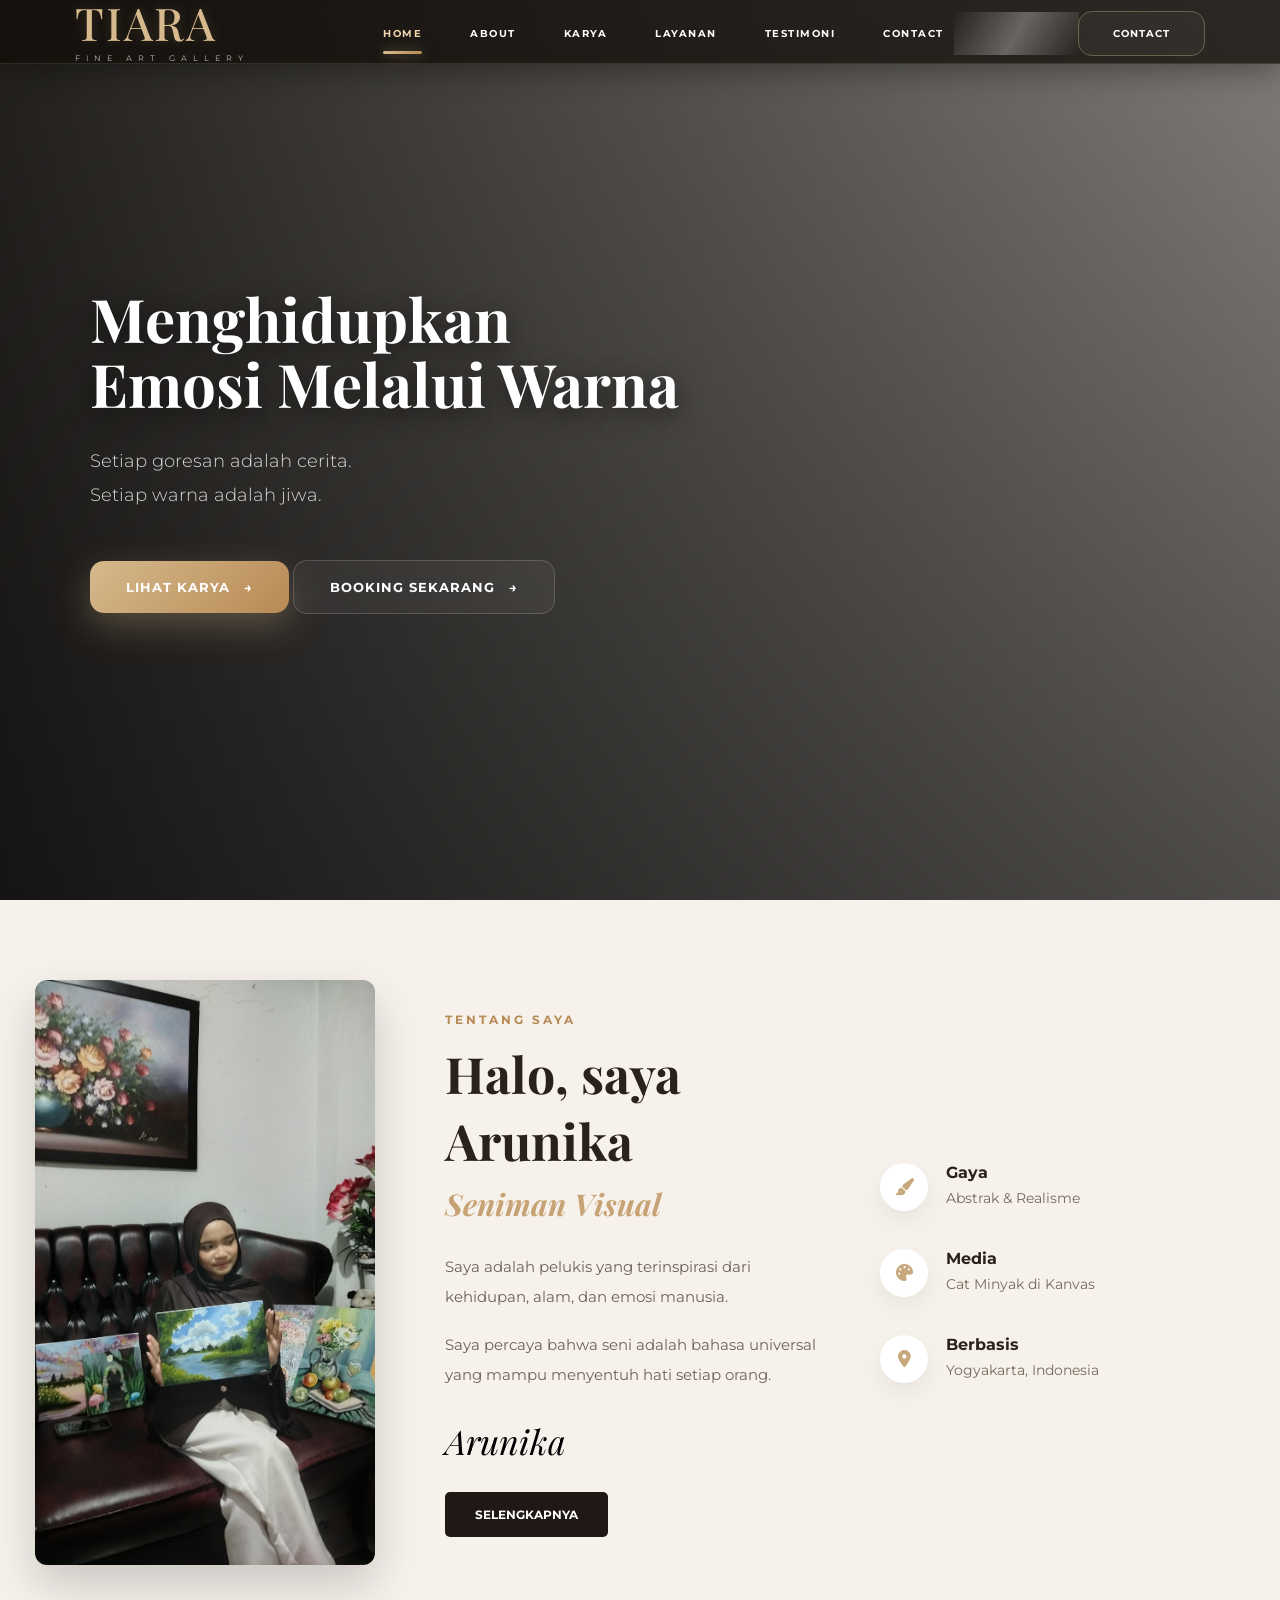
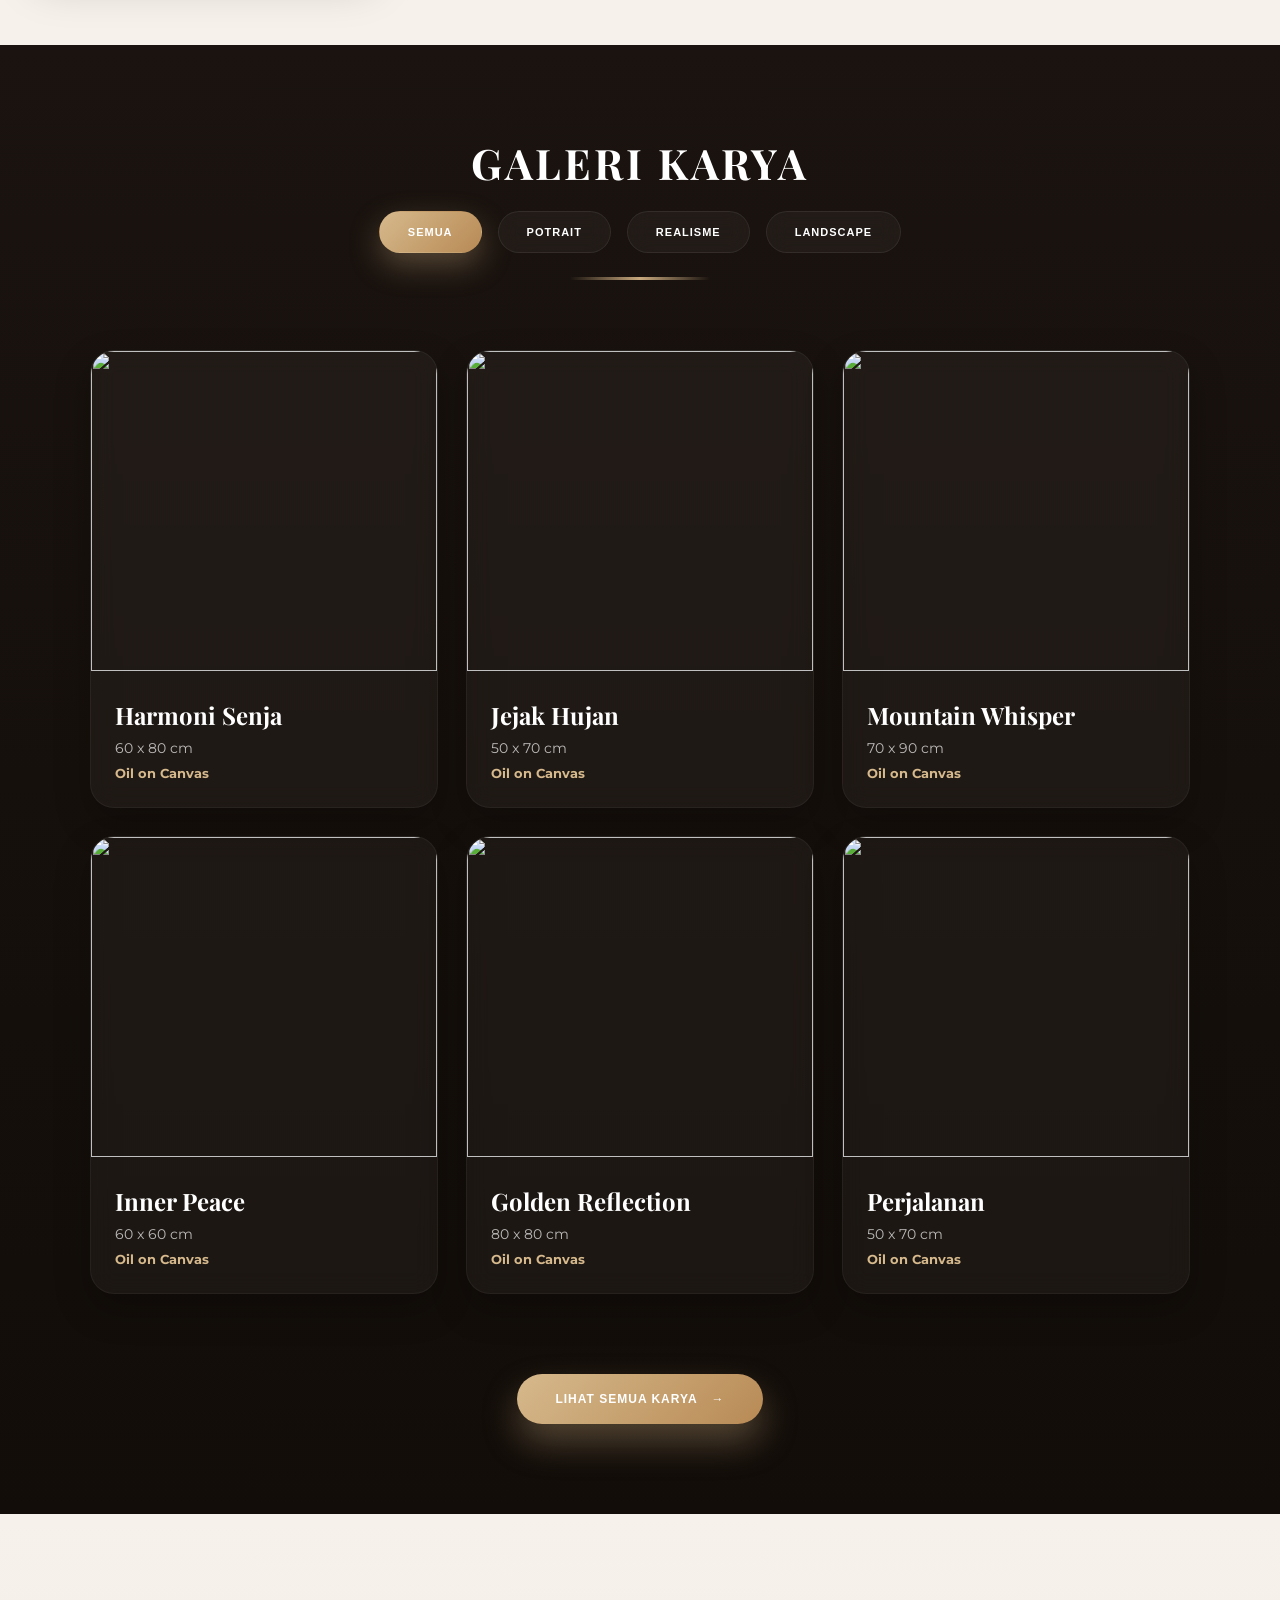
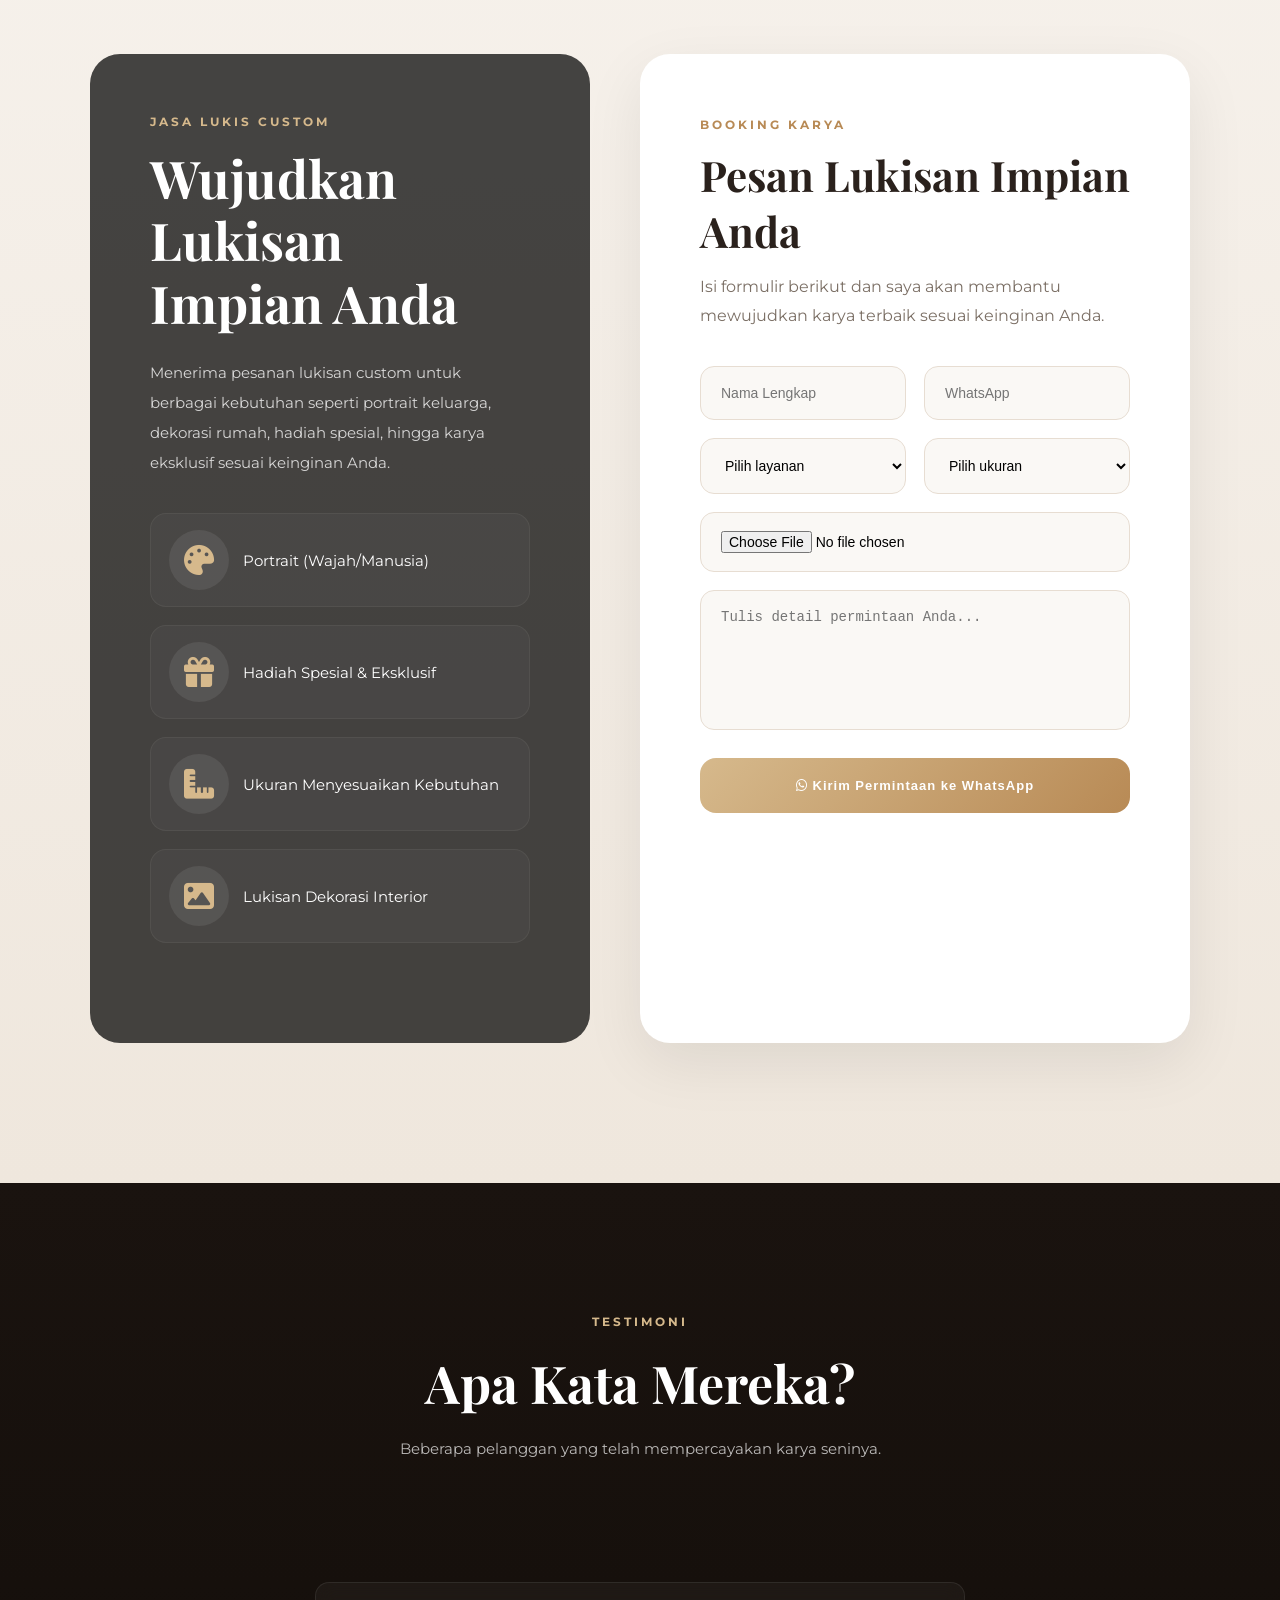
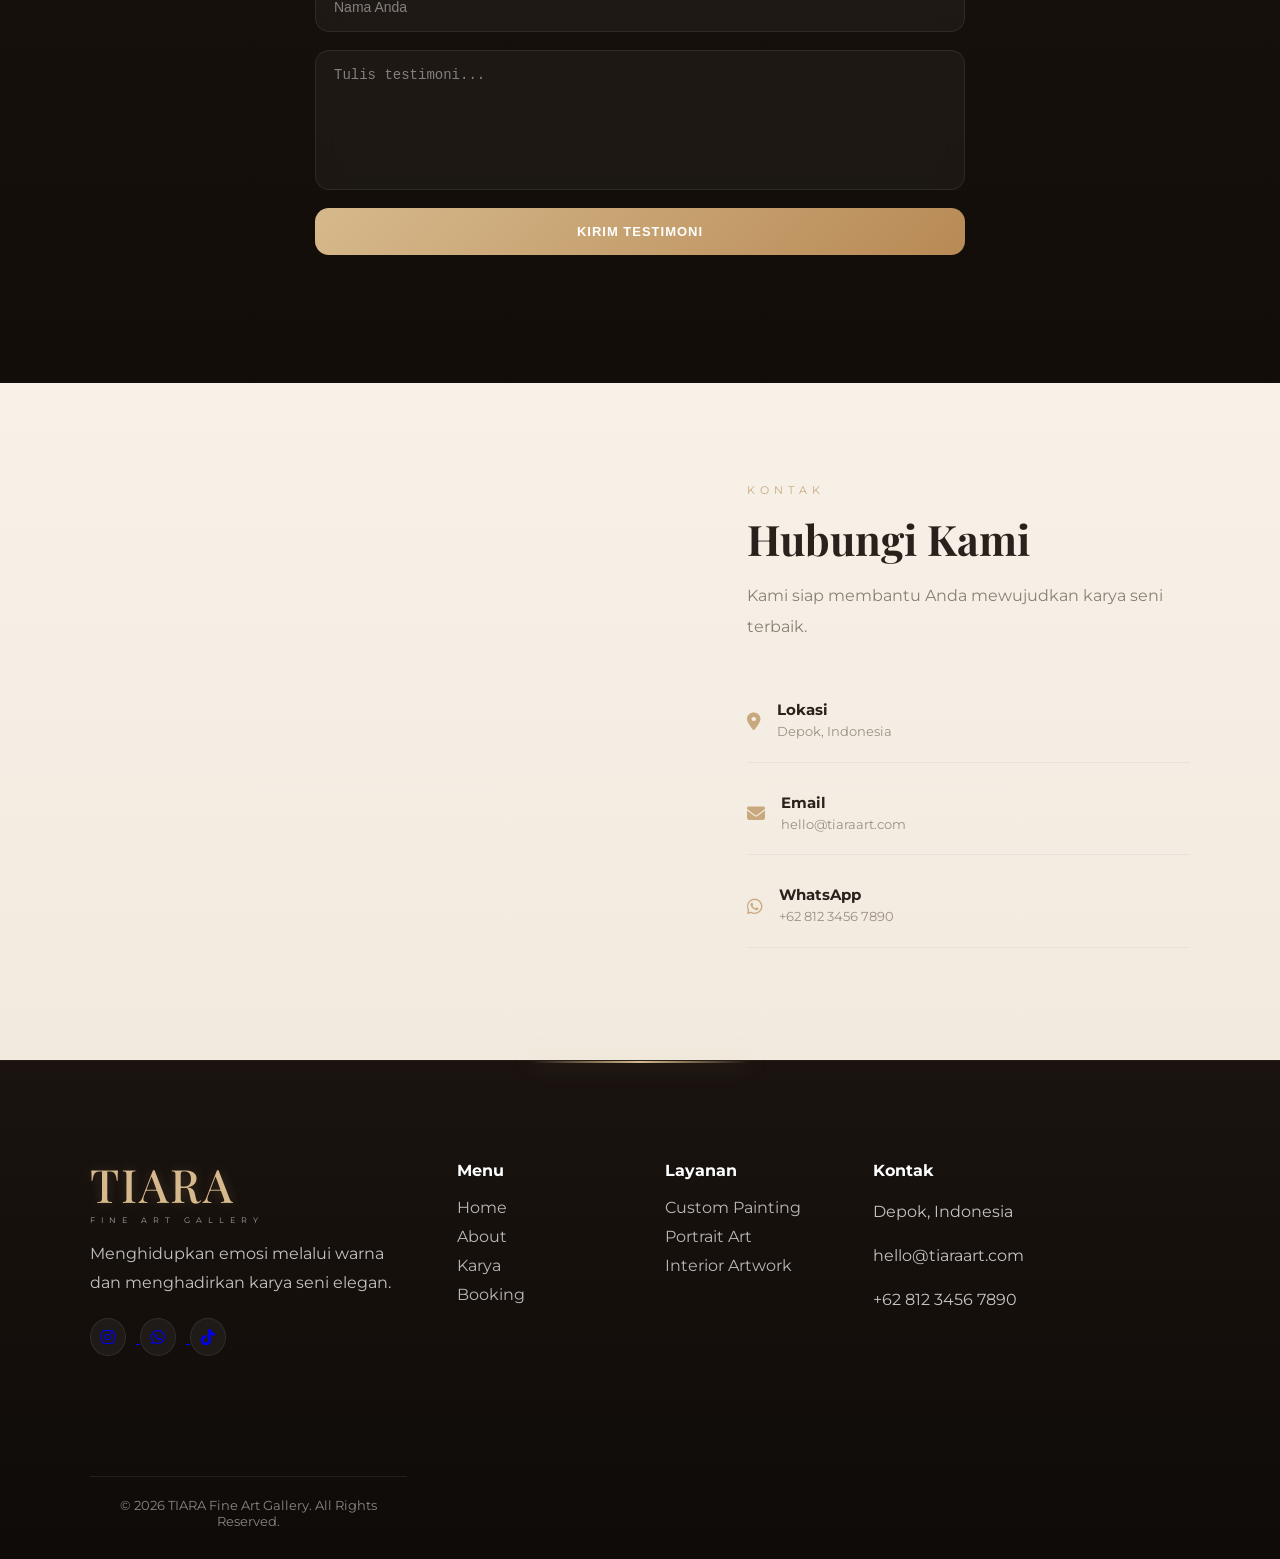
==== commit edf88312: "baru" ====
--- a/index.html
+++ b/index.html
@@ -25,7 +25,7 @@
     <li><a href="#karya">KARYA</a></li>
     <li><a href="#booking">LAYANAN</a></li>
     <li><a href="#testimoni">TESTIMONI</a></li>
-    <li><a href="#">CONTACT</a></li>
+    <li><a href="#contact">CONTACT</a></li>
   </ul>
 
   <!-- RIGHT SIDE -->
@@ -83,7 +83,7 @@
   <div class="about-image">
 
     <img 
-      src="https://images.unsplash.com/photo-1494790108377-be9c29b29330?q=80&w=900&auto=format&fit=crop"
+      src="Image/image.png"
       alt=""
     >
 
@@ -193,7 +193,7 @@
       </button>
 
       <button data-filter="abstrak">
-        ABSTRAK
+          POTRAIT
       </button>
 
       <button data-filter="realisme">
@@ -479,7 +479,7 @@
 
 </section>
 
-<section class="contact-section">
+<section class="contact-section" id="contact">
 
   <div class="container-contact">
 
@@ -502,7 +502,7 @@
         <i class="fas fa-map-marker-alt"></i>
         <div>
           <h4>Lokasi</h4>
-          <p>Yogyakarta, Indonesia</p>
+          <p>Depok, Indonesia</p>
         </div>
       </div>
 
@@ -535,11 +535,17 @@
       <span>FINE ART GALLERY</span>
       <p>Menghidupkan emosi melalui warna dan menghadirkan karya seni elegan.</p>
 
-      <div class="socials">
-        <i class="fab fa-instagram"></i>
-        <i class="fab fa-facebook-f"></i>
+      <div class="socials"> 
+        <a href="https://www.instagram.com/summeriesun/">
+           <i class="fab fa-instagram" ></i>
+        </a>
+        <a href="https://www.instagram.com/summeriesun/">
         <i class="fab fa-whatsapp"></i>
+        </a>
+        <a href="https://www.instagram.com/summeriesun/">
         <i class="fab fa-tiktok"></i>
+        </a>
+        
       </div>
     </div>
 
@@ -564,7 +570,7 @@
 
     <div class="contact">
       <h3>Kontak</h3>
-      <p>Yogyakarta, Indonesia</p>
+      <p>Depok, Indonesia</p>
       <p>hello@tiaraart.com</p>
       <p>+62 812 3456 7890</p>
   </div>
--- a/style.css
+++ b/style.css
@@ -44,12 +44,11 @@
 ========================= */
 .navbar{
   width: 100%;
-  height: 95px;
 
   position: fixed;
   top: 0;
   left: 0;
-  z-index: 999;
+  z-index: 800;
 
   display: flex;
   align-items: center;
@@ -73,8 +72,8 @@
    LOGO
 ========================= */
 .logo h1{
-  font-size: 52px;
-  font-weight: 700;
+  font-size: 45px;
+  font-weight: 500;
 
   font-family: 'Playfair Display', serif;
 
@@ -93,7 +92,7 @@
 
   color: rgba(255,255,255,0.7);
 
-  font-size: 10px;
+  font-size: 8px;
   letter-spacing: 6px;
 
   margin-top: 8px;
@@ -109,6 +108,10 @@
 
   list-style: none;
 }
+.nav-right a {
+ font-size: 10px;
+  font-weight: 700; 
+}
 
 .nav-links a{
   position: relative;
@@ -117,7 +120,7 @@
 
   color: white;
 
-  font-size: 14px;
+  font-size: 10px;
   font-weight: 700;
 
   letter-spacing: 1.5px;
@@ -305,7 +308,7 @@
 
 /* TITLE */
 .home-content h1{
-  font-size: 78px;
+  font-size: 60px;
   line-height: 1.08;
 
   color: white;
@@ -323,7 +326,7 @@
 .home-content p{
   color: rgba(255,255,255,0.82);
 
-  font-size: 22px;
+  font-size: 18px;
   line-height: 1.9;
 
   max-width: 580px;
@@ -507,22 +510,16 @@
    ABOUT
 ========================= */
 .about{
-  width: 100%;
-  min-height: 100vh;
+  padding: 80px 10px;
+
+  display: flex;
+  align-items: center;
+  justify-content: center;
+
+  gap: 45px;
 
   background: #f6f1eb;
-
-  padding: 140px 90px;
-
-  display: flex;
-  justify-content: center;
-  align-items: center;
-  gap: 80px;
-
-  position: relative;
-  z-index: 2;
-}
-
+}
 /* =========================
    IMAGE
 ========================= */
@@ -538,9 +535,8 @@
 
 /* FOTO */
 .about-image img{
-  width: 100%;
   max-width: 340px;
-  height: 450px;
+  height: 65vh;
 
   object-fit: cover;
 
@@ -779,7 +775,8 @@
 ========================= */
 .gallery{
   width: 100%;
-  padding: 140px 90px;
+  height: auto;
+  padding: 90px 90px;
 
   background:
     linear-gradient(
@@ -840,7 +837,7 @@
 
   gap: 16px;
 
-  margin-top: 35px;
+  margin-top: 20px;
 }
 
 /* BUTTON */
